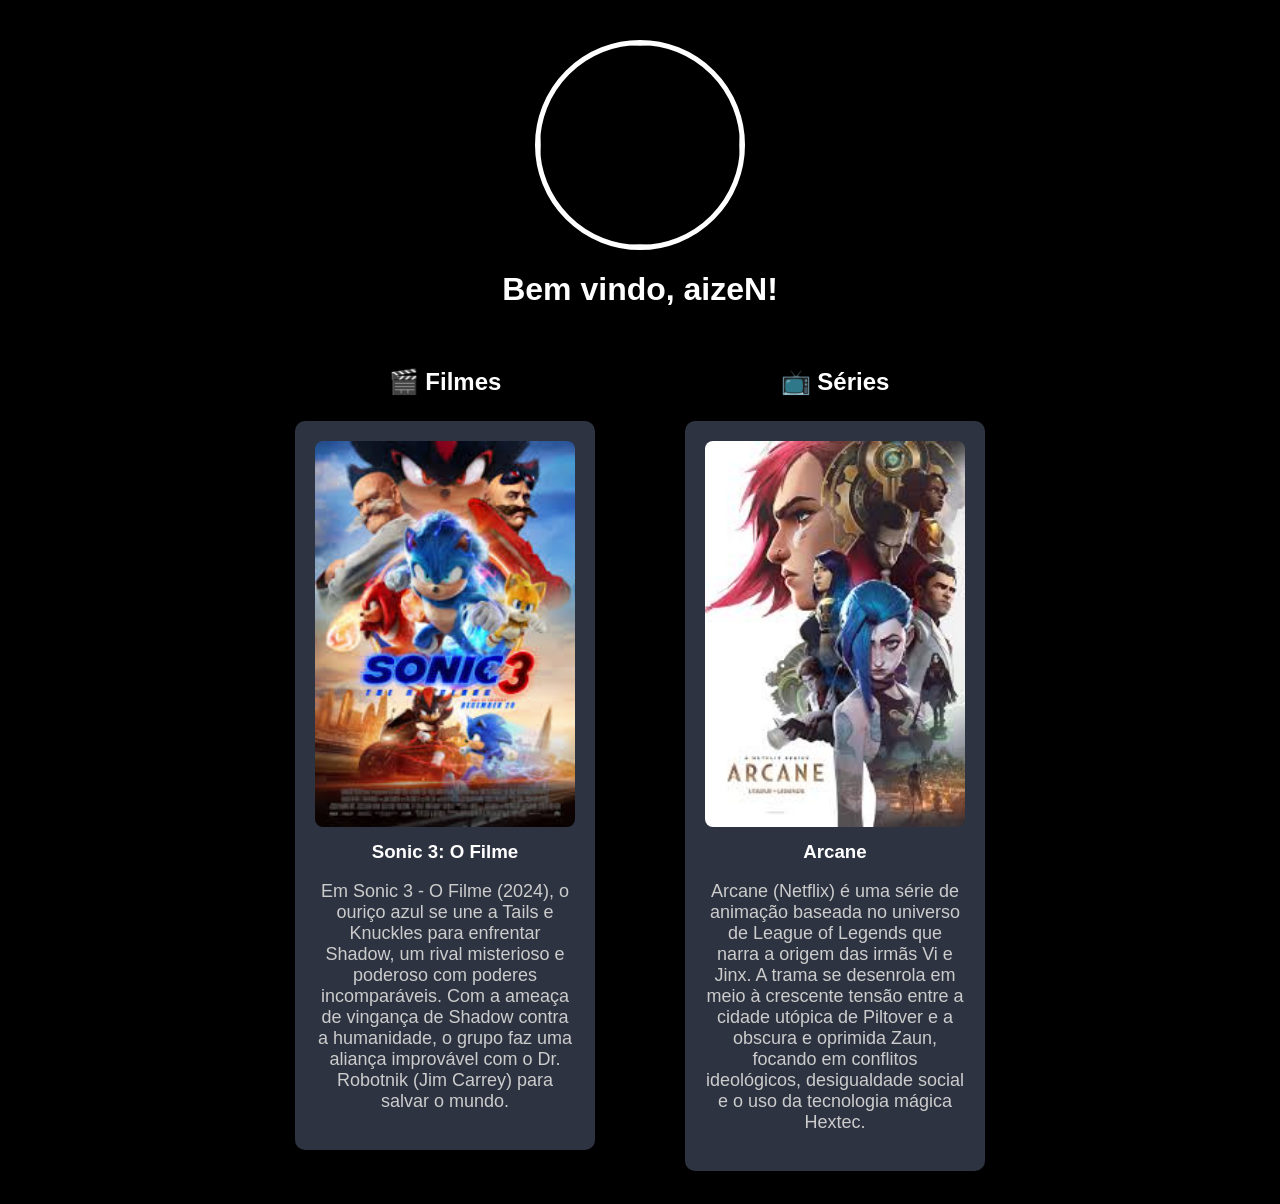
==== index.html @ cac65f8f "Milk truck commit alterei a foto de perfil" ====
<!DOCTYPE html>
<html>
<head>
<meta charset="UTF-8">
<title>Meu Streaming</title>
<link rel="stylesheet" href="style.css">
</head>

<body>

<div class="perfil">

<img src=fotodeperfil.jpg class="fotoPerfil">

<h1>Bem vindo, aizeN!</h1>

</div>

<div class="container">

<div class="lista">
<h2>🎬 Filmes</h2>
<div id="listaFilmes"></div>
</div>

<div class="lista">
<h2>📺 Séries</h2>
<div id="listaSeries"></div>
</div>

</div>

<script src="script.js"></script>

</body>
</html>
---- style.css ----
body{
    font-family: Helvetica;
    background: linear-gradient(to right,#000000,#000000);
    color:rgb(255, 255, 255);
    text-align:center;
}

h1{
    color:#ffffff;
}

.perfil{
    margin-top:40px;
}

.fotoPerfil{
    width:200px;
    height:200px;
    border-radius:50%;
    border:5px solid #ffffff;
}

.container{
    display:flex;
    justify-content:center;
    gap:40px;
    margin-top:40px;
}

.lista{
    width:350px;
}

.card{
    background:#2d3340;
    border-radius:10px;
    margin:25px;
    padding:20px;
}

.card img{
    width:100%;
    border-radius:8px;
}

.card h3{
    margin:10px 0;
}

.card p{
    font-size:18px;
    color:#ccc;
}
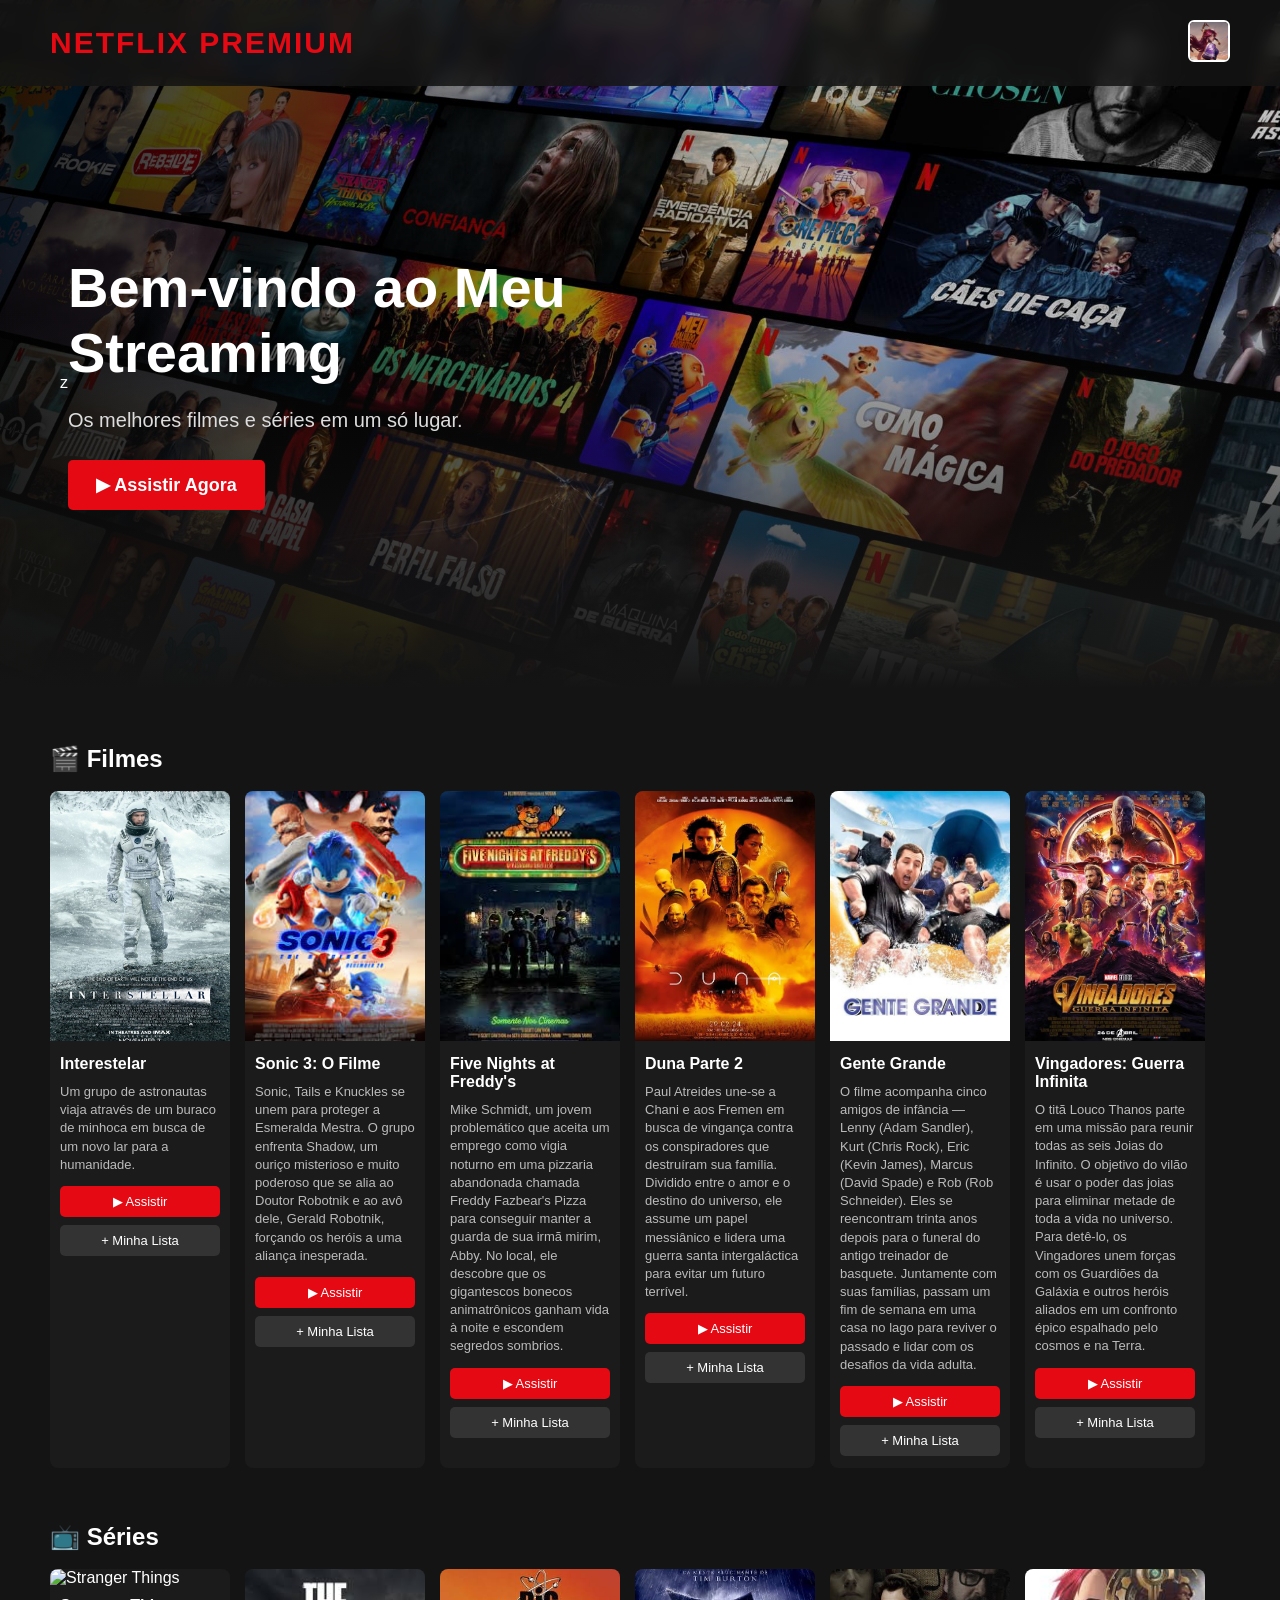
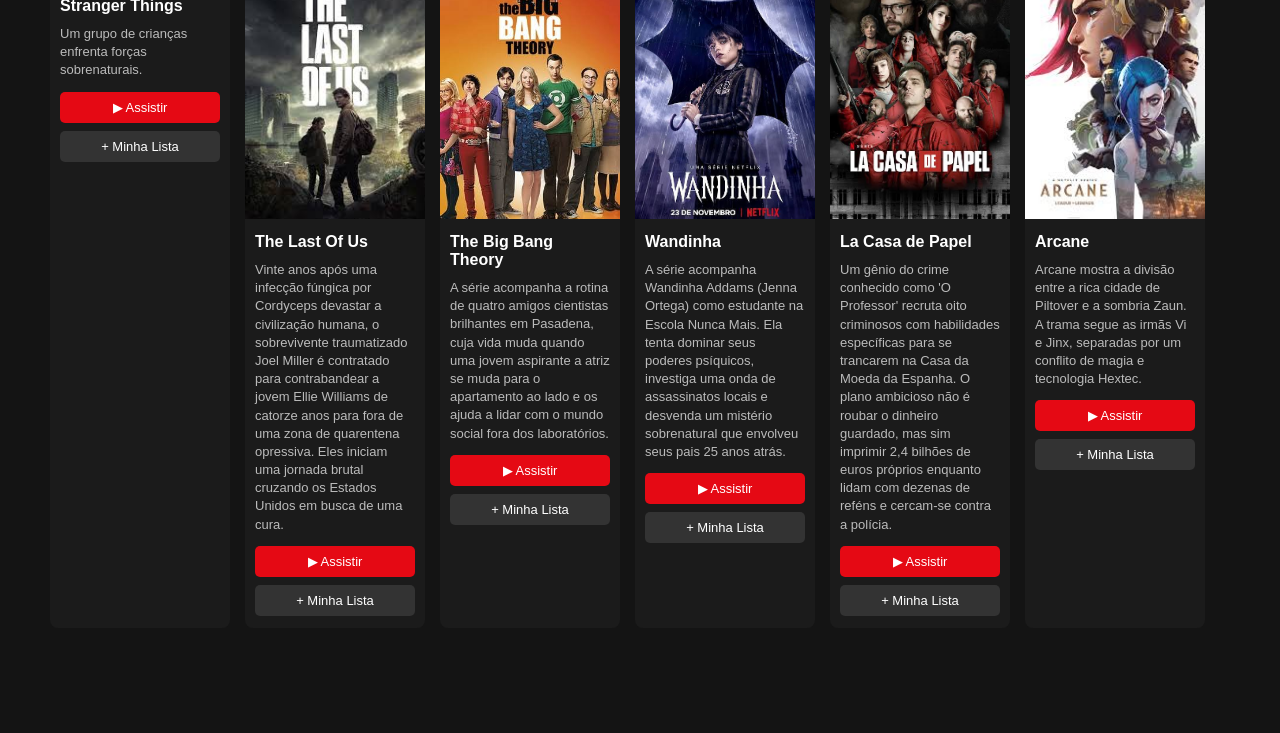
==== commit ea58ffe8: "Commit" ====
--- a/index.html
+++ b/index.html
@@ -1,36 +1,53 @@
 <!DOCTYPE html>
-<html>
+<html lang="pt-BR">
 <head>
 <meta charset="UTF-8">
+<meta name="viewport" content="width=device-width, initial-scale=1.0">
 <title>Meu Streaming</title>
 <link rel="stylesheet" href="style.css">
 </head>
 
 <body>
 
-<div class="perfil">
+<!-- MENU SUPERIOR -->
+<header class="navbar">
+    <div class="logo">NETFLIX PREMIUM</div>
 
-<img src=fotodeperfil.jpg class="fotoPerfil">
+    <div class="perfil">
+        <img src="Imagens/download2.jpg" class="fotoPerfil">
+    </div>
+</header>
 
-<h1>Bem vindo, aizeN!</h1>
 
-</div>
+<!-- BANNER PRINCIPAL -->
+<section class="banner">z
+    <div class="banner-conteudo">
+        <h1>Bem-vindo ao Meu Streaming</h1>
+        <p>Os melhores filmes e séries em um só lugar.</p>
 
-<div class="container">
+        <button class="btnAssistir">
+            ▶ Assistir Agora
+        </button>
+    </div>
+</section>
 
-<div class="lista">
-<h2>🎬 Filmes</h2>
-<div id="listaFilmes"></div>
-</div>
 
-<div class="lista">
-<h2>📺 Séries</h2>
-<div id="listaSeries"></div>
-</div>
+<!-- CONTEÚDO -->
+<main class="container">
 
-</div>
+    <section class="lista">
+        <h2>🎬 Filmes</h2>
+        <div id="listaFilmes" class="carrossel"></div>
+    </section>
 
-<script src="script.js"></script>
+    <section class="lista">
+        <h2>📺 Séries</h2>
+        <div id="listaSeries" class="carrossel"></div>
+    </section>
+
+</main>
+
+<script type="module" src="script.js"></script>
 
 </body>
 </html>
--- a/style.css
+++ b/style.css
@@ -1,53 +1,191 @@
-body{
-    font-family: Helvetica;
-    background: linear-gradient(to right,#000000,#000000);
-    color:rgb(255, 255, 255);
-    text-align:center;
+/* RESET */
+*{
+    margin:0;
+    padding:0;
+    box-sizing:border-box;
 }
 
-h1{
-    color:#ffffff;
+body{
+    font-family: Arial, Helvetica, sans-serif;
+    background:#141414;
+    color:white;
 }
 
-.perfil{
-    margin-top:40px;
+/* NAVBAR */
+.navbar{
+    position: fixed;
+    top: 0;
+    width: 100%;
+    padding: 20px 50px;
+    display: flex;
+    justify-content: space-between;
+    align-items: center;
+
+    /* CORREÇÃO */
+    background: rgba(20, 20, 20, 0.85);
+    backdrop-filter: blur(8px);
+
+    z-index: 1000;
+}
+
+.logo{
+    color:#e50914;
+    font-size:30px;
+    font-weight:bold;
+    letter-spacing:2px;
 }
 
 .fotoPerfil{
-    width:200px;
-    height:200px;
-    border-radius:50%;
-    border:5px solid #ffffff;
+    width:42px;
+    height:42px;
+    border-radius:6px;
+    border:2px solid white;
 }
 
+/* BANNER PRINCIPAL (igual Netflix) */
+.banner{
+    height:85vh;
+    background-image:
+    linear-gradient(to top, #141414 10%, transparent 60%),
+    linear-gradient(to right, rgba(0,0,0,0.8), transparent 60%),
+    url('/Imagens/imagem\ banner.jpg');   /* coloque sua imagem aqui */
+
+    background-size:cover;
+    background-position:center;
+
+    display:flex;
+    align-items:center;
+    padding-left:60px;
+}
+
+.banner-conteudo{
+    max-width:500px;
+}
+
+.banner h1{
+    font-size:56px;
+    margin-bottom:20px;
+}
+
+.banner p{
+    font-size:20px;
+    color:#ddd;
+    margin-bottom:25px;
+    line-height:1.5;
+}
+
+/* BOTÃO */
+.btnAssistir{
+    background:#e50914;
+    color:white;
+    border:none;
+    padding:14px 28px;
+    font-size:18px;
+    border-radius:5px;
+    cursor:pointer;
+    transition:0.3s;
+    font-weight:bold;
+}
+
+.btnAssistir:hover{
+    background:#ff1f2d;
+    transform:scale(1.05);
+}
+
+/* CONTAINER */
 .container{
-    display:flex;
-    justify-content:center;
-    gap:40px;
-    margin-top:40px;
+    padding:20px 50px 50px;
+    margin-top:-40px;
+    position:relative;
+    z-index:2;
 }
 
 .lista{
-    width:350px;
+    margin-bottom:45px;
 }
 
-.card{
-    background:#2d3340;
-    border-radius:10px;
-    margin:25px;
-    padding:20px;
+.lista h2{
+    margin-bottom:18px;
+    font-size:24px;
 }
 
+/* CARROSSEL */
+.carrossel{
+    display:flex;
+    gap:15px;
+    overflow-x:auto;
+    scroll-behavior:smooth;
+    padding-bottom:10px;
+}
+
+.carrossel::-webkit-scrollbar{
+    display:none;
+}
+
+/* CARDS MELHORES */
+.card{
+    min-width:180px;   /* menor */
+    max-width:180px;
+    background:#1b1b1b;
+    border-radius:8px;
+    overflow:hidden;
+    transition:0.3s;
+    cursor:pointer;
+    flex-shrink:0;
+}
+
+.card:hover{
+    transform:scale(1.08);
+    box-shadow:0 10px 25px rgba(0,0,0,0.7);
+}
+
+/* IMAGEM MENOR E MAIS BONITA */
 .card img{
     width:100%;
-    border-radius:8px;
+    height:250px;
+    object-fit:cover;
 }
 
+/* TEXTO */
 .card h3{
-    margin:10px 0;
+    font-size:16px;
+    margin:10px;
 }
 
 .card p{
-    font-size:18px;
-    color:#ccc;
+    font-size:13px;
+    color:#bbb;
+    padding:0 10px 12px;
+    line-height:1.4;
+}
+
+/* BOTÕES DOS CARDS */
+.botoes{
+    display:flex;
+    flex-direction:column;
+    gap:8px;
+    padding:0 10px 12px;
+}
+
+.botoes button{
+    border:none;
+    padding:8px;
+    border-radius:5px;
+    cursor:pointer;
+    font-size:13px;
+    transition:0.3s;
+}
+
+.botoes button:first-child{
+    background:#e50914;
+    color:white;
+}
+
+.botoes button:last-child{
+    background:#333;
+    color:white;
+}
+
+.botoes button:hover{
+    transform:scale(1.03);
 }
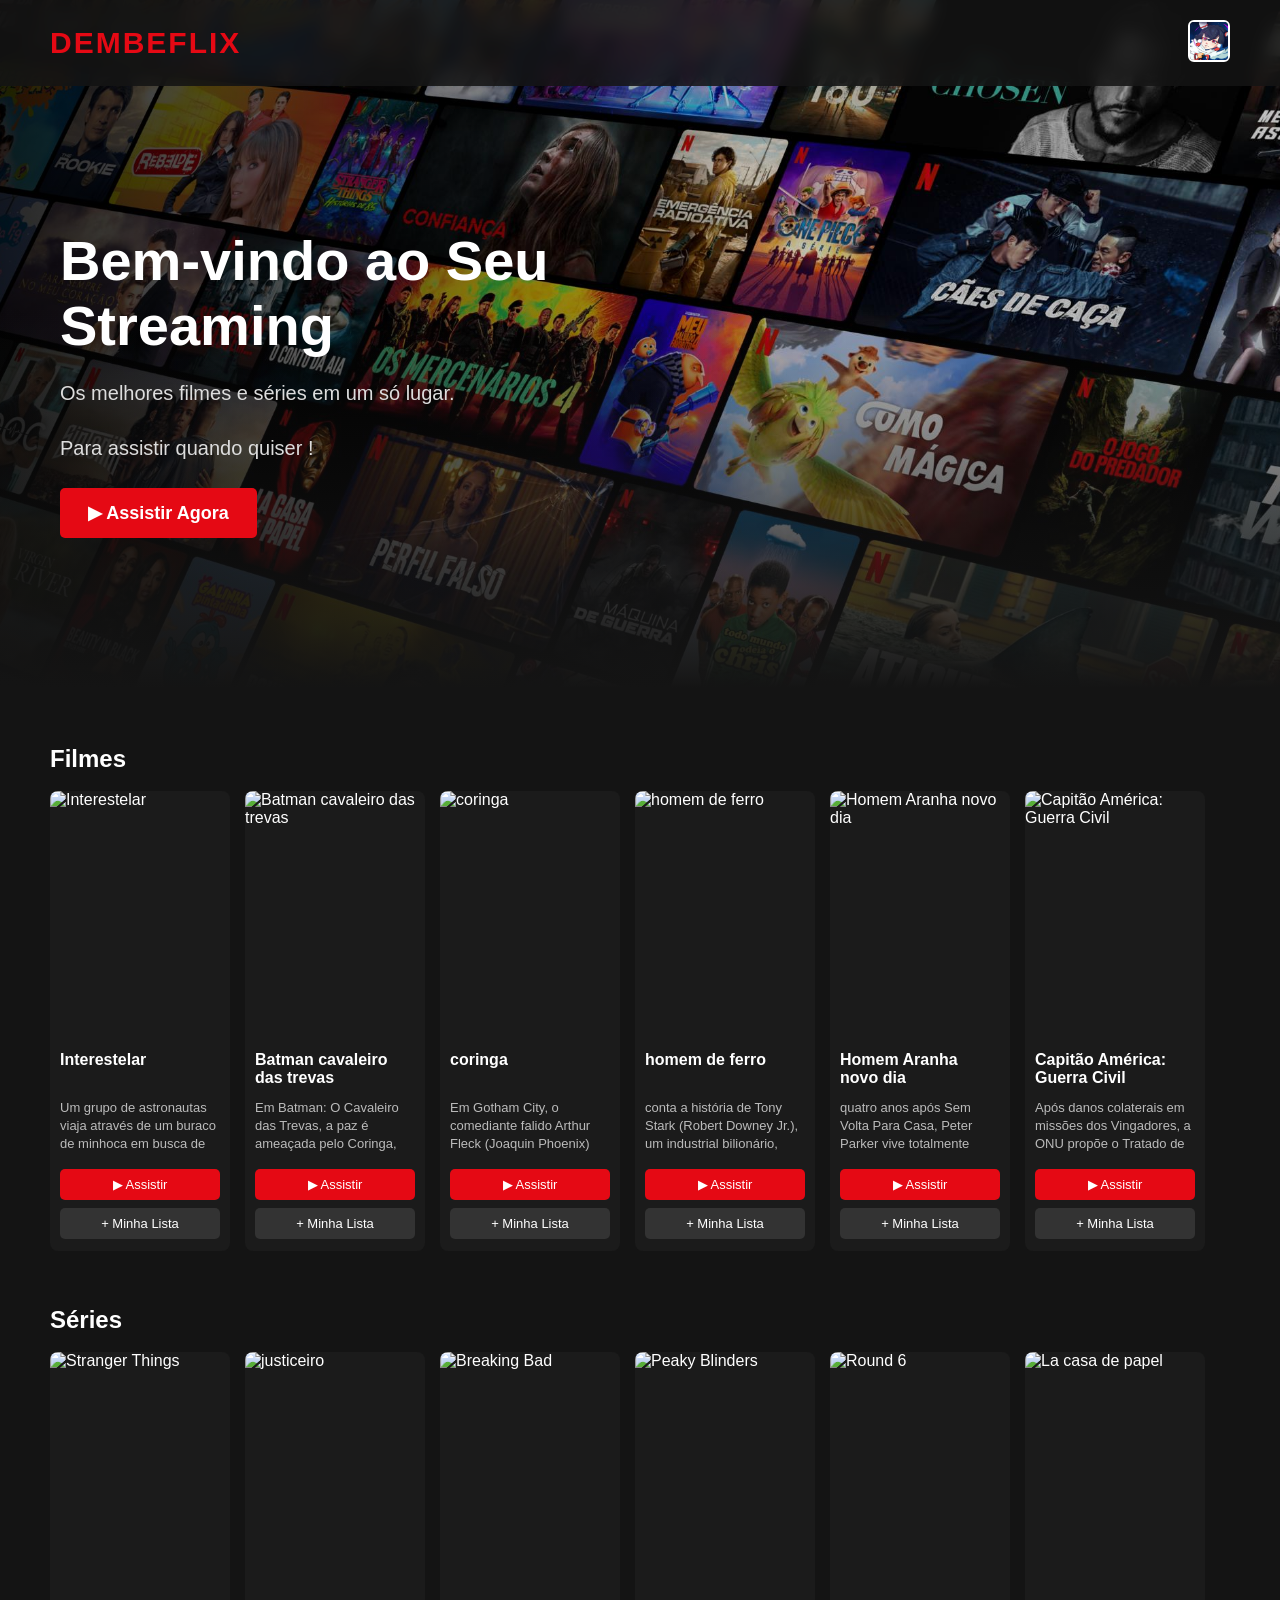
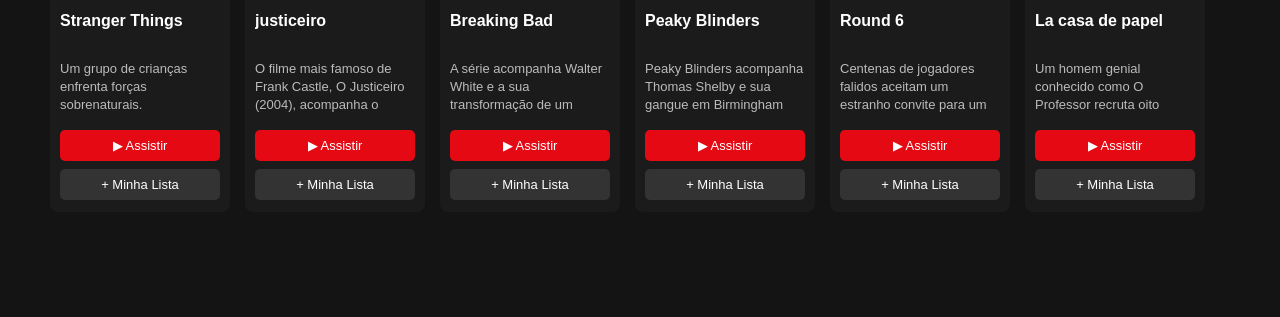
==== commit c2769bce: "alteracao alteracao" ====
--- a/index.html
+++ b/index.html
@@ -11,19 +11,20 @@
 
 <!-- MENU SUPERIOR -->
 <header class="navbar">
-    <div class="logo">NETFLIX PREMIUM</div>
+    <div class="logo">DEMBEFLIX</div>
 
     <div class="perfil">
-        <img src="Imagens/download2.jpg" class="fotoPerfil">
+        <img src="qinghua.jpg" class="fotoPerfil">
     </div>
 </header>
 
 
 <!-- BANNER PRINCIPAL -->
-<section class="banner">z
+<section class="banner">
     <div class="banner-conteudo">
-        <h1>Bem-vindo ao Meu Streaming</h1>
+        <h1>Bem-vindo ao Seu Streaming</h1>
         <p>Os melhores filmes e séries em um só lugar.</p>
+        <p>Para assistir quando quiser !</p>
 
         <button class="btnAssistir">
             ▶ Assistir Agora
@@ -36,12 +37,12 @@
 <main class="container">
 
     <section class="lista">
-        <h2>🎬 Filmes</h2>
+        <h2>Filmes</h2>
         <div id="listaFilmes" class="carrossel"></div>
     </section>
 
     <section class="lista">
-        <h2>📺 Séries</h2>
+        <h2>Séries</h2>
         <div id="listaSeries" class="carrossel"></div>
     </section>
 
--- a/style.css
+++ b/style.css
@@ -124,18 +124,23 @@
 
 /* CARDS MELHORES */
 .card{
-    min-width:180px;   /* menor */
+    min-width:180px;
     max-width:180px;
+
     background:#1b1b1b;
     border-radius:8px;
     overflow:hidden;
+
     transition:0.3s;
     cursor:pointer;
     flex-shrink:0;
+
+    display:flex;
+    flex-direction:column;
 }
 
 .card:hover{
-    transform:scale(1.08);
+    transform:translateY(-6px);
     box-shadow:0 10px 25px rgba(0,0,0,0.7);
 }
 
@@ -150,13 +155,25 @@
 .card h3{
     font-size:16px;
     margin:10px;
+
+    height:38px;
+
+    display:flex;
+    align-items:flex-start;
+
+    overflow:hidden;
 }
 
 .card p{
     font-size:13px;
     color:#bbb;
-    padding:0 10px 12px;
+    padding:0 10px;
     line-height:1.4;
+
+    height:55px;
+    overflow:hidden;
+
+    margin-bottom:15px;
 }
 
 /* BOTÕES DOS CARDS */
@@ -164,7 +181,10 @@
     display:flex;
     flex-direction:column;
     gap:8px;
+
     padding:0 10px 12px;
+
+    margin-top:auto;
 }
 
 .botoes button{
@@ -188,4 +208,135 @@
 
 .botoes button:hover{
     transform:scale(1.03);
+}
+
+
+/* ============================= */
+/* PÁGINA DO PLAYER */
+/* ============================= */
+
+.paginaPlayer{
+    background:#000;
+}
+
+
+/* ÁREA PRINCIPAL */
+
+.areaPlayer{
+    padding:130px 40px 40px;
+    min-height:100vh;
+}
+
+
+/* PLAYER */
+
+.videoContainer{
+    width:90%;
+    max-width:950px;
+
+    margin:0 auto;
+
+    aspect-ratio:16 / 9;
+
+    background:#000;
+
+    border-radius:8px;
+    overflow:hidden;
+
+    box-shadow:0 10px 40px rgba(0,0,0,0.8);
+}
+
+/* TELAS MENORES */
+
+@media (max-height:800px){
+
+    .videoContainer{
+        max-width:800px;
+    }
+
+    .areaPlayer{
+        padding-top:110px;
+    }
+
+}
+
+
+.videoContainer iframe{
+    width:100%;
+    height:100%;
+}
+
+
+/* INFORMAÇÕES */
+
+.infoPlayer{
+    max-width:1200px;
+    margin:30px auto;
+}
+
+
+.infoPlayer h1{
+    font-size:38px;
+    margin-bottom:15px;
+}
+
+
+.infoPlayer p{
+    font-size:18px;
+
+    color:#bbb;
+
+    max-width:800px;
+
+    line-height:1.6;
+}
+
+
+/* BOTÃO VOLTAR */
+
+.voltar{
+    color:white;
+
+    text-decoration:none;
+
+    background:#333;
+
+    padding:10px 18px;
+
+    border-radius:5px;
+
+    transition:0.3s;
+}
+
+
+.voltar:hover{
+    background:#e50914;
+}
+
+
+/* BOTÃO PLAY DOS CARDS */
+
+.btnPlay{
+    background:#e50914;
+
+    color:white;
+
+    text-decoration:none;
+
+    text-align:center;
+
+    padding:8px;
+
+    border-radius:5px;
+
+    font-size:13px;
+
+    transition:0.3s;
+}
+
+
+.btnPlay:hover{
+    background:#ff1f2d;
+
+    transform:scale(1.03);
 }
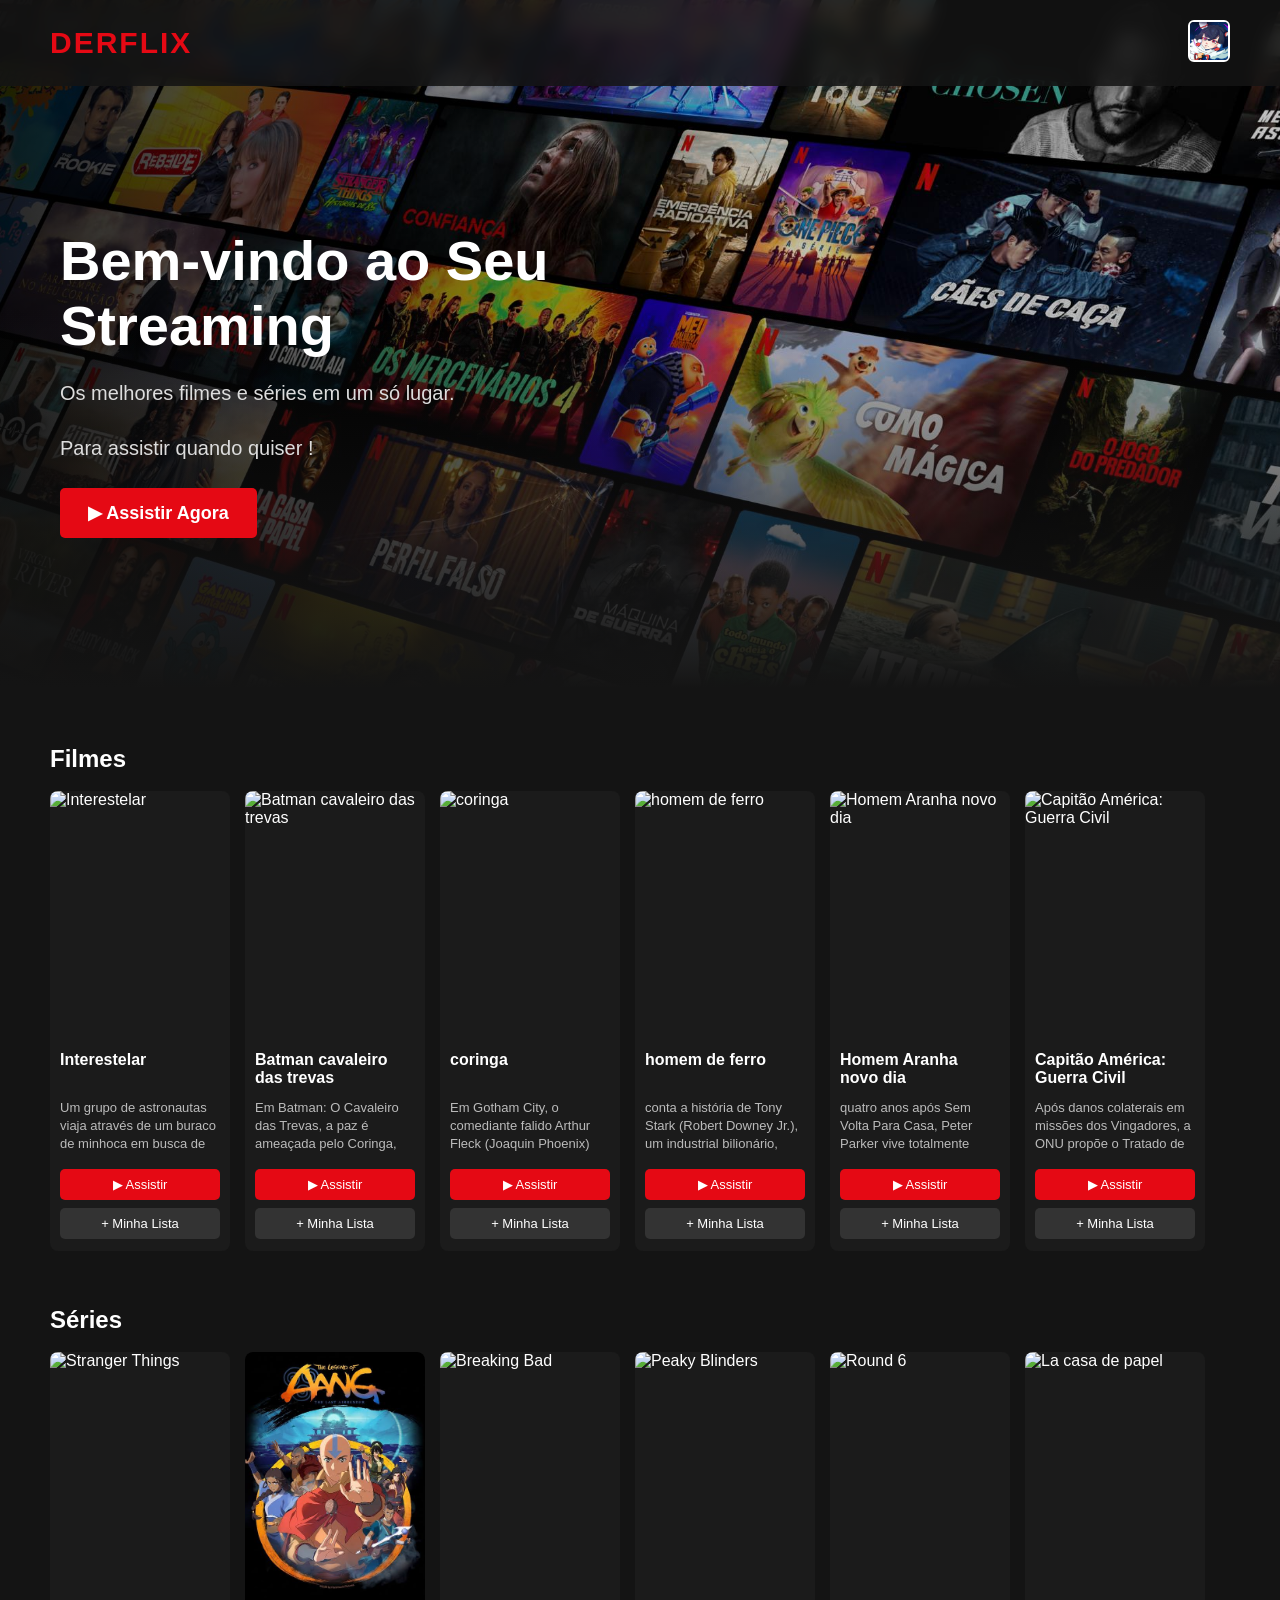
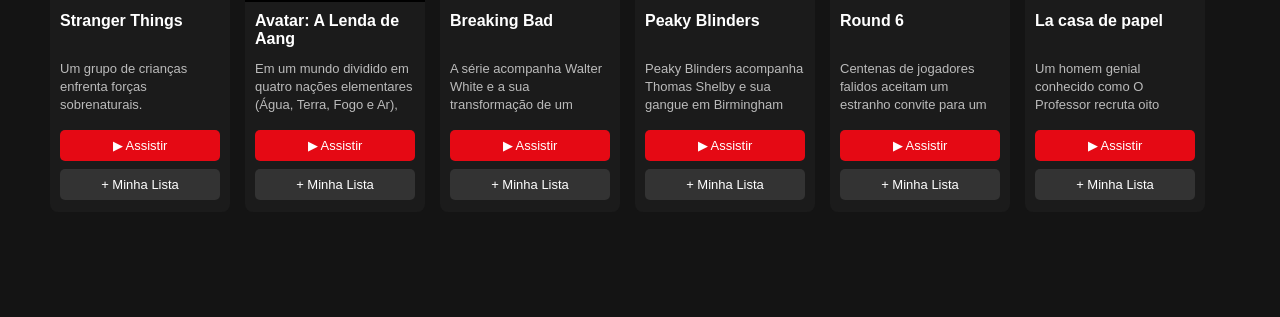
==== commit a2cfcdc2: "alteracao alteracao" ====
--- a/index.html
+++ b/index.html
@@ -11,7 +11,7 @@
 
 <!-- MENU SUPERIOR -->
 <header class="navbar">
-    <div class="logo">DEMBEFLIX</div>
+    <div class="logo">DERFLIX</div>
 
     <div class="perfil">
         <img src="qinghua.jpg" class="fotoPerfil">
--- a/style.css
+++ b/style.css
@@ -48,7 +48,7 @@
     background-image:
     linear-gradient(to top, #141414 10%, transparent 60%),
     linear-gradient(to right, rgba(0,0,0,0.8), transparent 60%),
-    url('/Imagens/imagem\ banner.jpg');   /* coloque sua imagem aqui */
+    url('imagem\ banner.jpg');   /* coloque sua imagem aqui */
 
     background-size:cover;
     background-position:center;
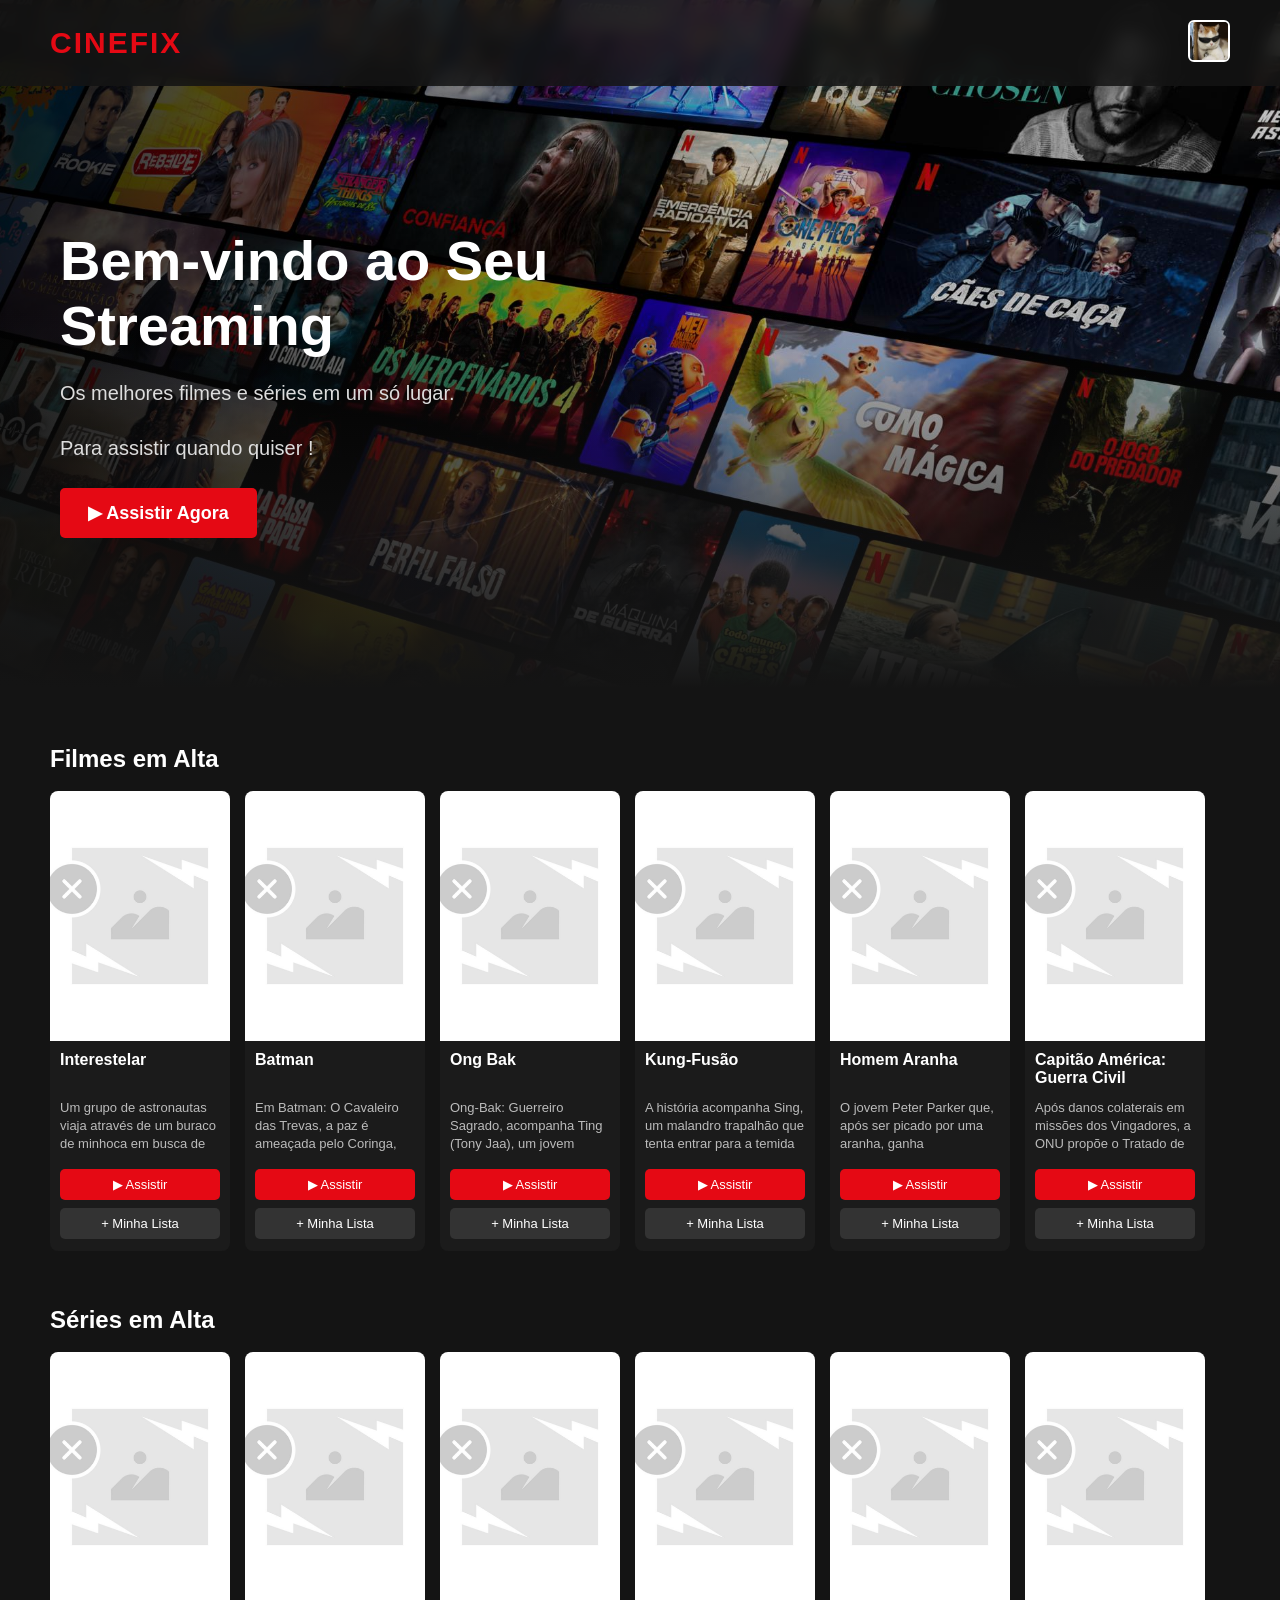
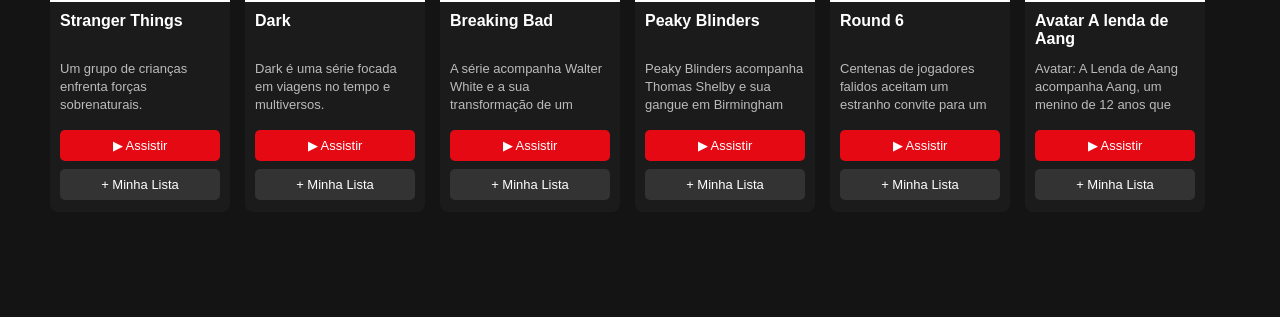
==== commit 097579cc: "Modificação modificado" ====
--- a/index.html
+++ b/index.html
@@ -11,10 +11,10 @@
 
 <!-- MENU SUPERIOR -->
 <header class="navbar">
-    <div class="logo">DERFLIX</div>
+    <div class="logo">CINEFIX</div>
 
     <div class="perfil">
-        <img src="qinghua.jpg" class="fotoPerfil">
+        <img src="Imagens/GatoFotodePerfil.jpg" class="fotoPerfil">
     </div>
 </header>
 
@@ -37,12 +37,12 @@
 <main class="container">
 
     <section class="lista">
-        <h2>Filmes</h2>
+        <h2>Filmes em Alta</h2>
         <div id="listaFilmes" class="carrossel"></div>
     </section>
 
     <section class="lista">
-        <h2>Séries</h2>
+        <h2>Séries em Alta</h2>
         <div id="listaSeries" class="carrossel"></div>
     </section>
 
--- a/style.css
+++ b/style.css
@@ -48,7 +48,7 @@
     background-image:
     linear-gradient(to top, #141414 10%, transparent 60%),
     linear-gradient(to right, rgba(0,0,0,0.8), transparent 60%),
-    url('imagem\ banner.jpg');   /* coloque sua imagem aqui */
+    url('/Imagens/imagem\ banner.jpg');   /* coloque sua imagem aqui */
 
     background-size:cover;
     background-position:center;
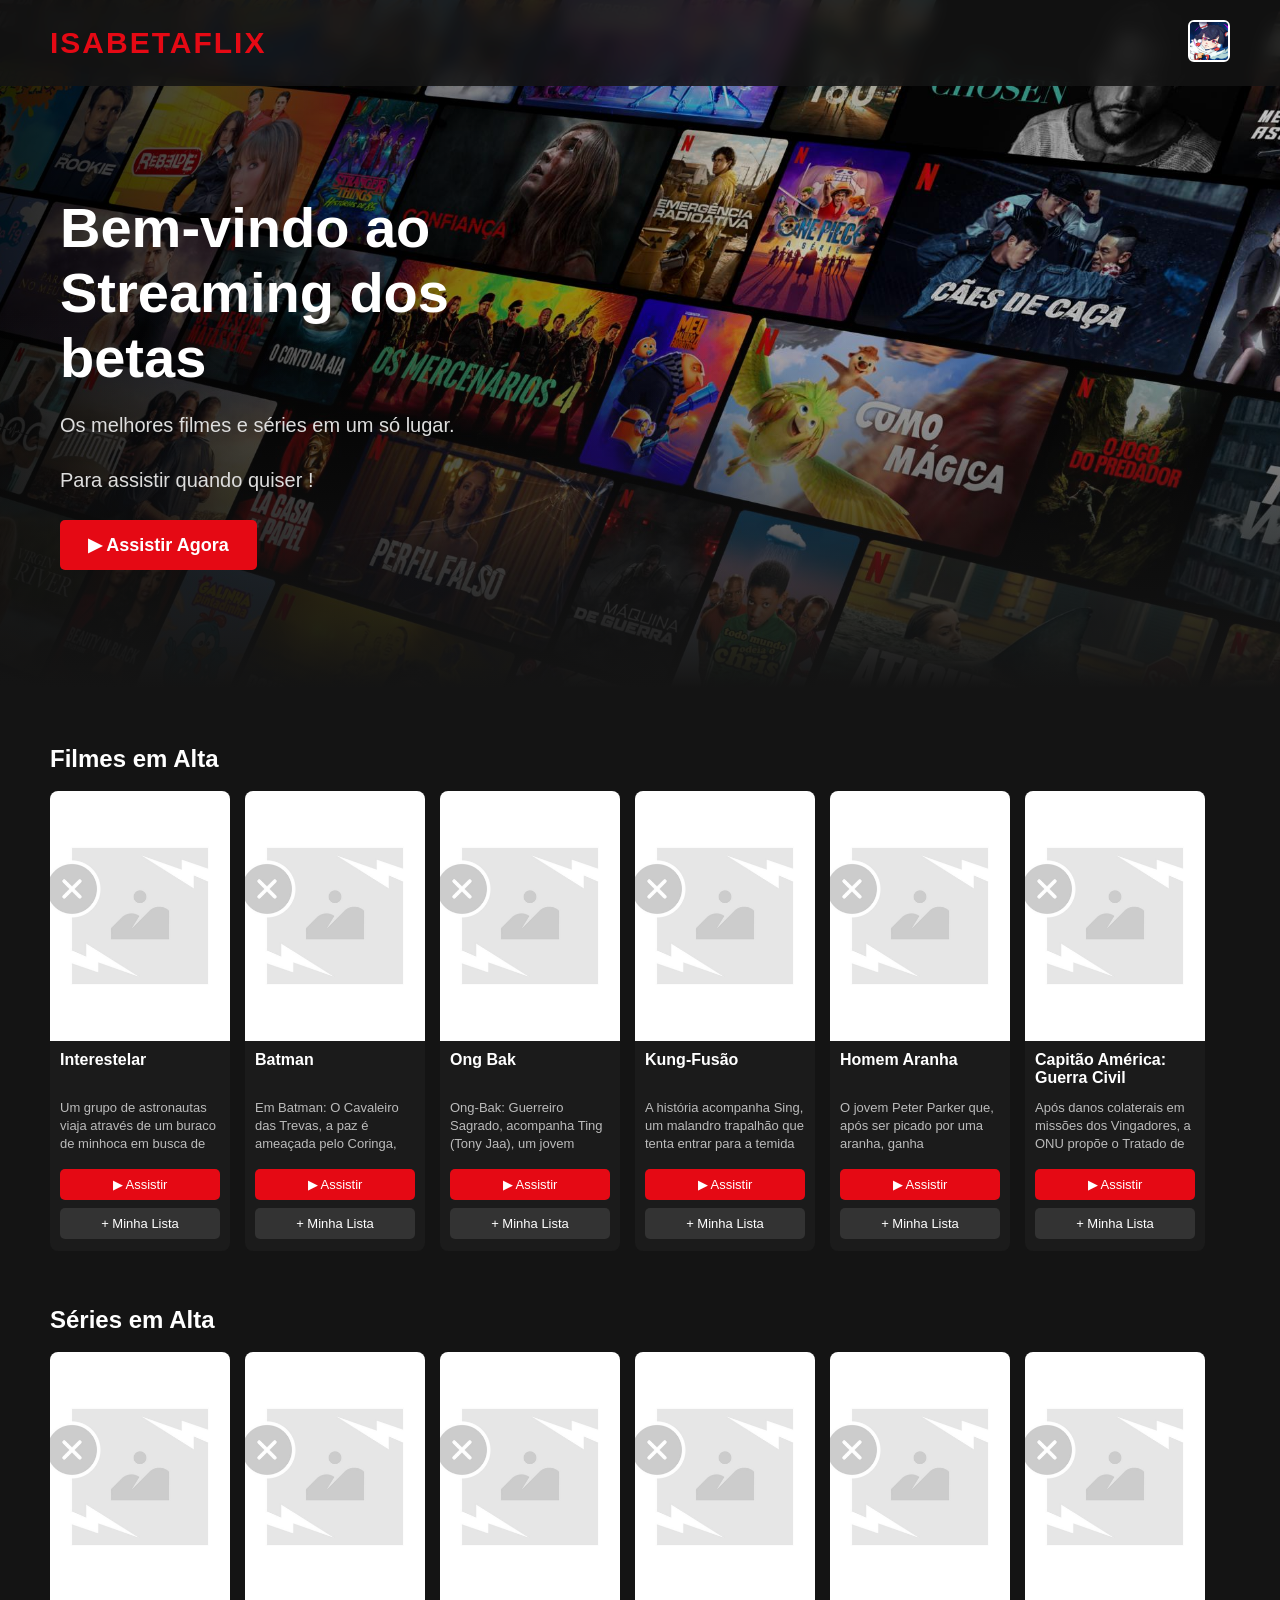
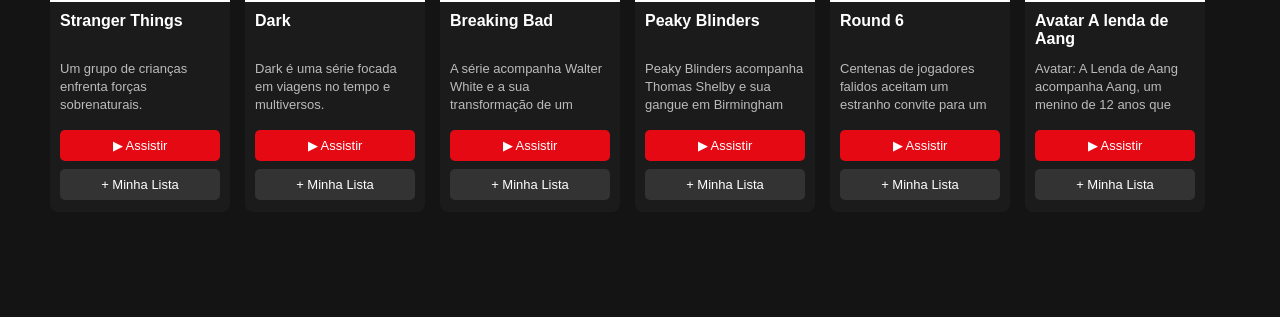
==== commit bdbc59d1: "alterei" ====
--- a/index.html
+++ b/index.html
@@ -11,10 +11,10 @@
 
 <!-- MENU SUPERIOR -->
 <header class="navbar">
-    <div class="logo">CINEFIX</div>
+    <div class="logo">ISABETAFLIX</div>
 
     <div class="perfil">
-        <img src="Imagens/GatoFotodePerfil.jpg" class="fotoPerfil">
+        <img src="qinghua.jpg" class="fotoPerfil">
     </div>
 </header>
 
@@ -22,7 +22,7 @@
 <!-- BANNER PRINCIPAL -->
 <section class="banner">
     <div class="banner-conteudo">
-        <h1>Bem-vindo ao Seu Streaming</h1>
+        <h1>Bem-vindo ao Streaming dos betas</h1>
         <p>Os melhores filmes e séries em um só lugar.</p>
         <p>Para assistir quando quiser !</p>
 
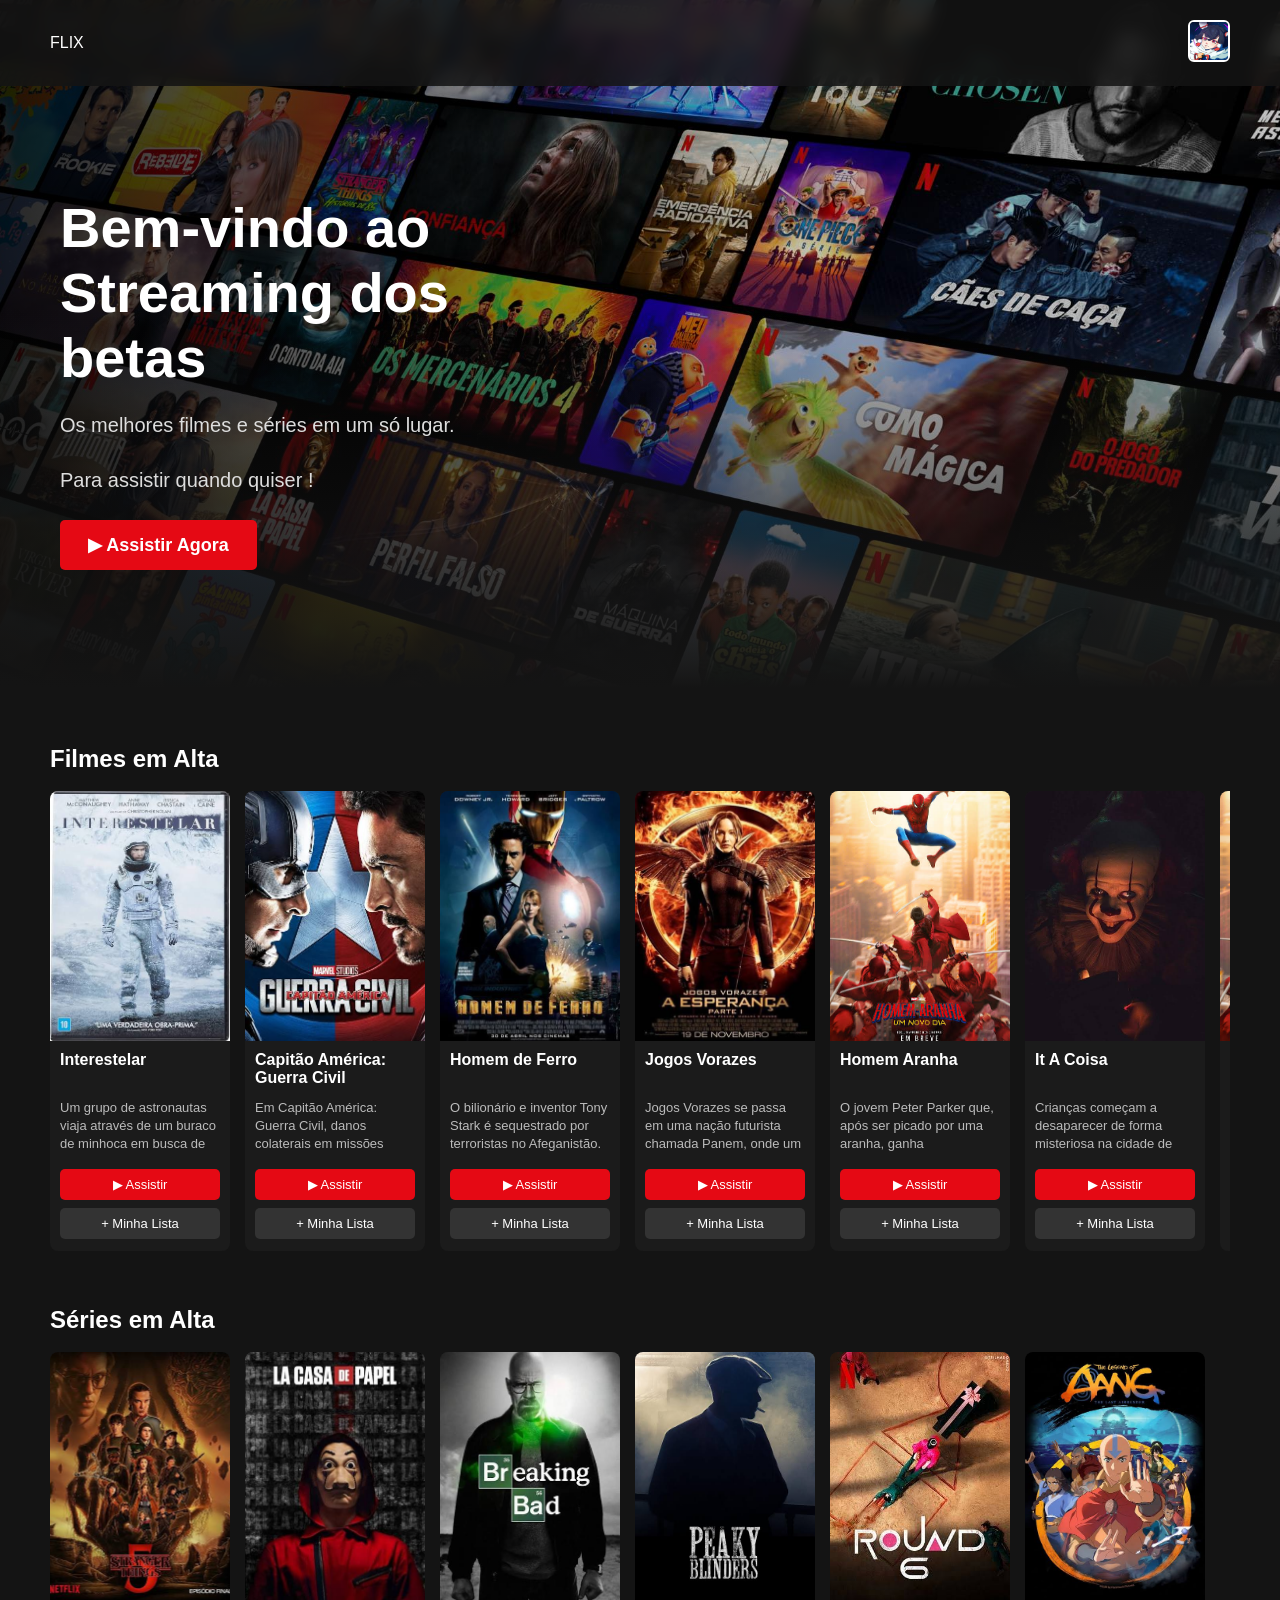
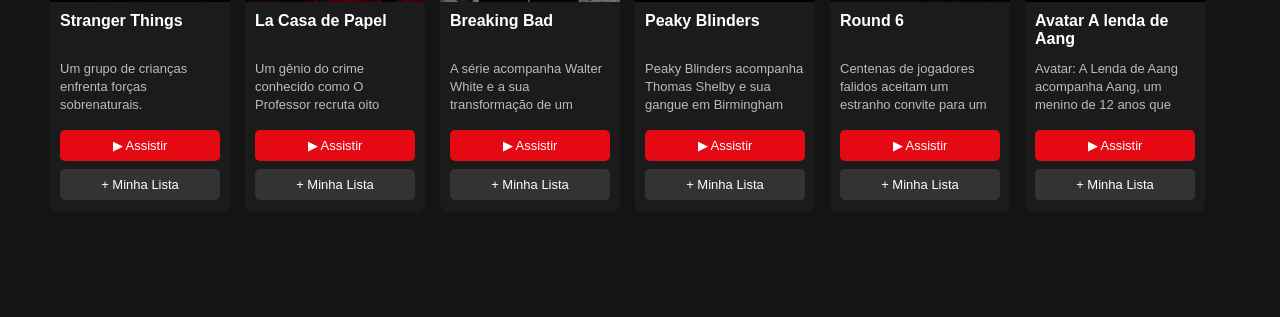
==== commit 29750074: "commit" ====
--- a/index.html
+++ b/index.html
@@ -11,7 +11,7 @@
 
 <!-- MENU SUPERIOR -->
 <header class="navbar">
-    <div class="logo">ISABETAFLIX</div>
+    <div class="logo\\\\\\\\\\\\\\\\\\\Z">FLIX</div>
 
     <div class="perfil">
         <img src="qinghua.jpg" class="fotoPerfil">
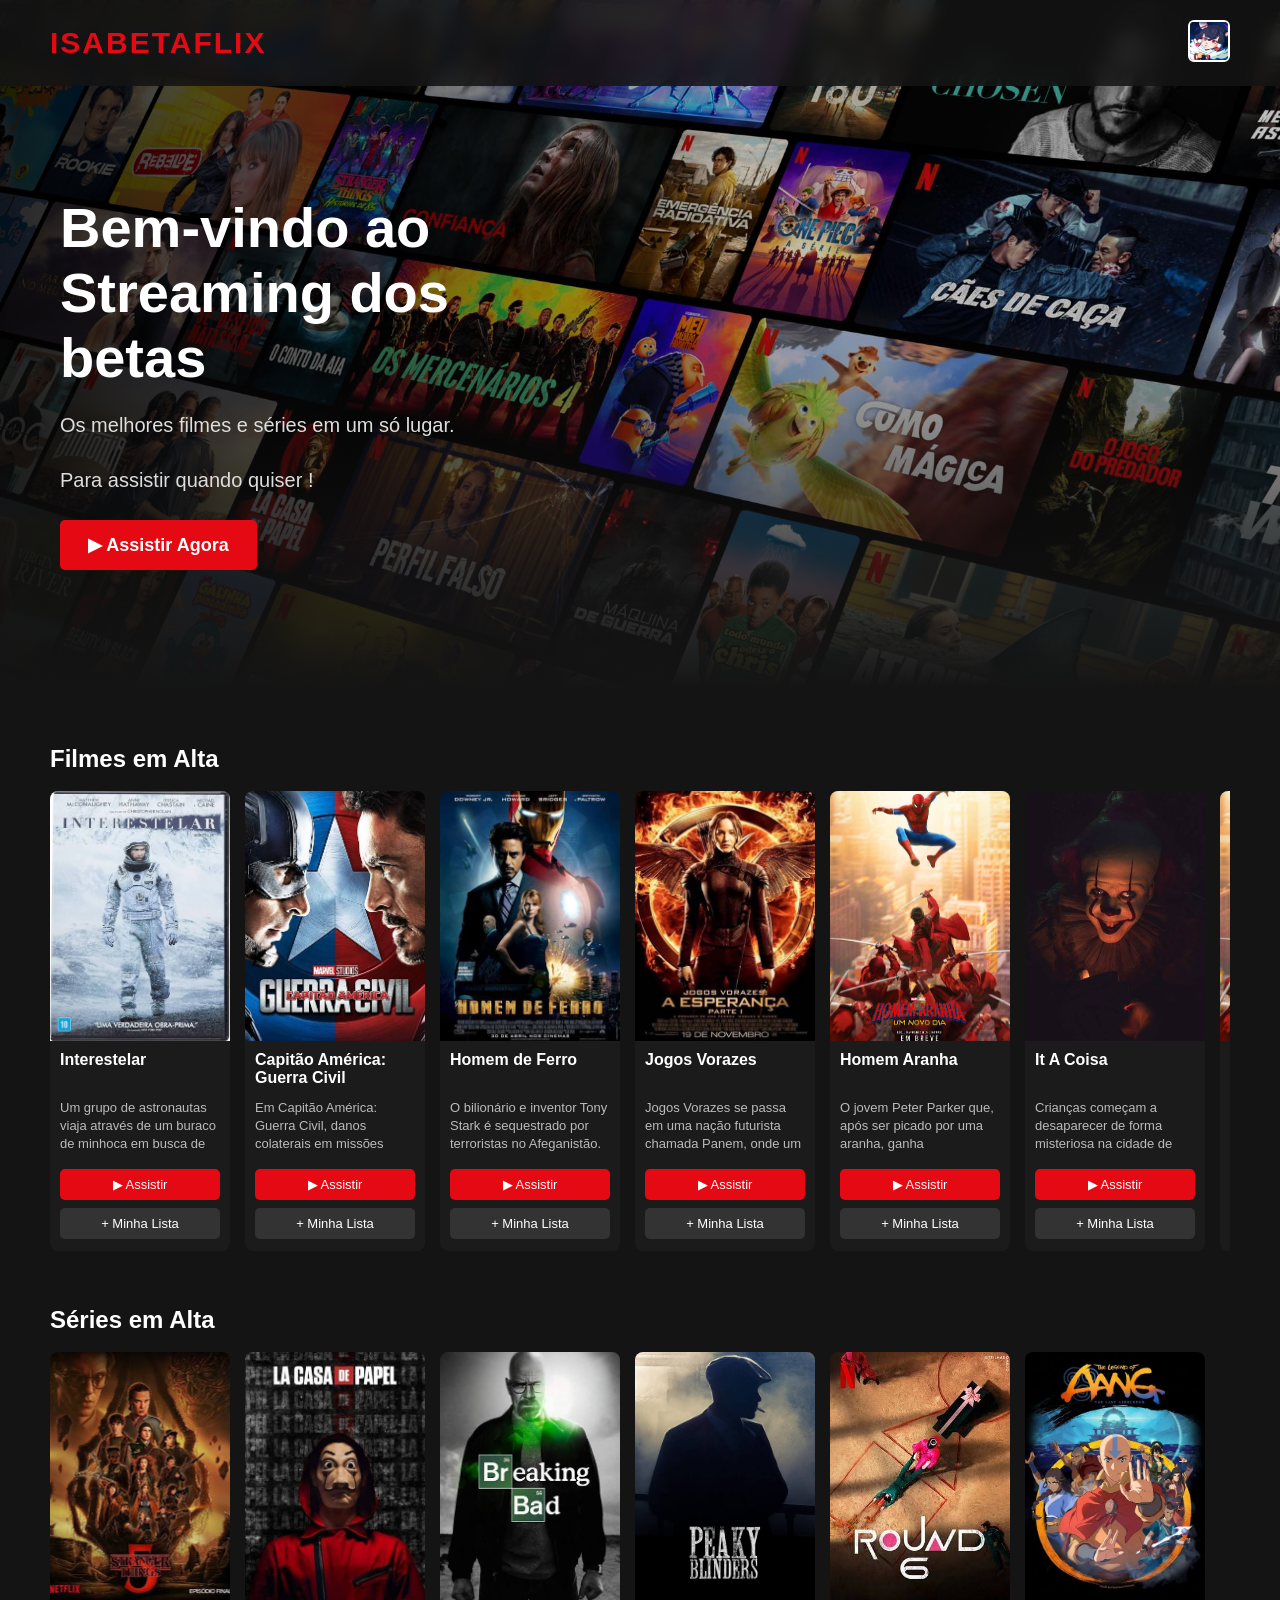
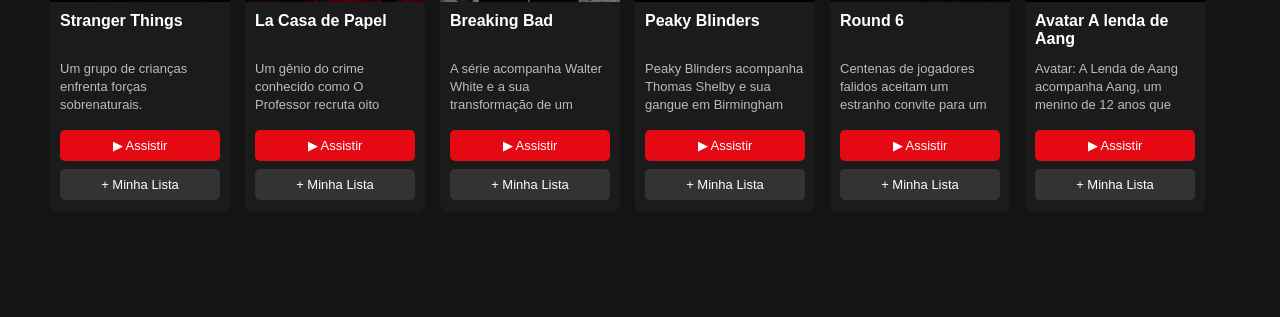
==== commit f07018cc: "Update index.html" ====
--- a/index.html
+++ b/index.html
@@ -11,7 +11,7 @@
 
 <!-- MENU SUPERIOR -->
 <header class="navbar">
-    <div class="logo\\\\\\\\\\\\\\\\\\\Z">FLIX</div>
+    <div class="logo">ISABETAFLIX</div>
 
     <div class="perfil">
         <img src="qinghua.jpg" class="fotoPerfil">
